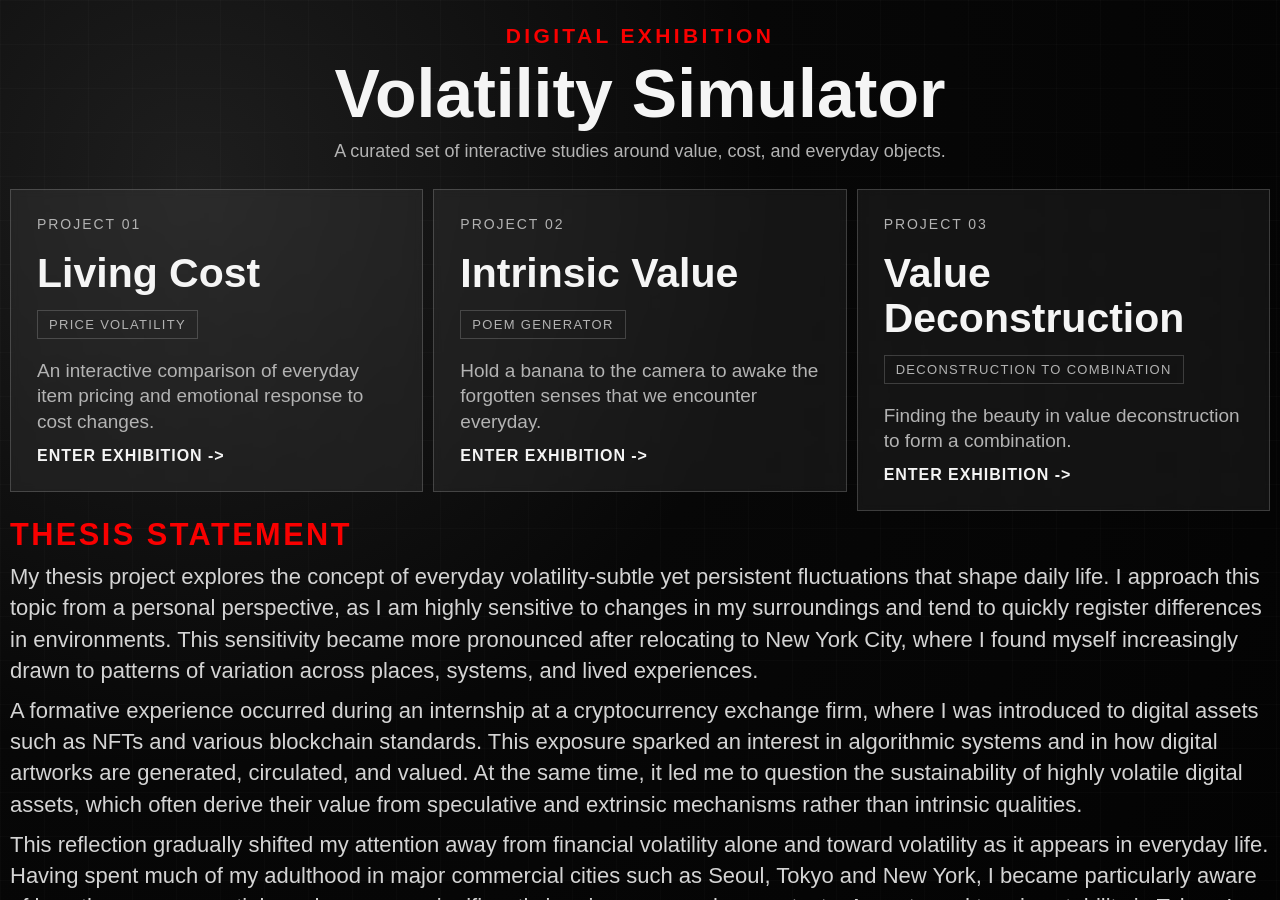
==== index.html @ d9ee8296 "capstone" ====
<!DOCTYPE html>
<html lang="en">
<head>
  <!-- Meta -->
  <meta charset="UTF-8">
  <meta name="viewport" content="width=device-width, initial-scale=1.0">
  <title>Volatility Simulator</title>

  <!-- Styles -->
  <link rel="stylesheet" href="style.css">
</head>
<body>
  <!-- Decorative Background -->
  <div class="background-grid" aria-hidden="true"></div>

  <!-- Header / Intro -->
  <header class="hero">
    <p class="hero-kicker">Digital Exhibition</p>
    <h1>Volatility Simulator</h1>
    <p class="hero-subtitle">
      A curated set of interactive studies around value, cost, and everyday objects.
    </p>
  </header>

  <main class="exhibition-main">
    <!-- Project cards are injected by main.js -->
    <section class="gallery" id="gallery" aria-label="Project Gallery"></section>
    <!-- Thesis Essay -->
    <section class="thesis-essay" aria-label="Thesis statement">
      <h2>Thesis Statement</h2>
      <p>
        My thesis project explores the concept of everyday volatility-subtle yet persistent fluctuations that shape daily life. I approach this topic from a personal perspective, as I am highly sensitive to changes in my surroundings and tend to quickly register differences in environments. This sensitivity became more pronounced after relocating to New York City, where I found myself increasingly drawn to patterns of variation across places, systems, and lived experiences.
      </p>
      <p>
        A formative experience occurred during an internship at a cryptocurrency exchange firm, where I was introduced to digital assets such as NFTs and various blockchain standards. This exposure sparked an interest in algorithmic systems and in how digital artworks are generated, circulated, and valued. At the same time, it led me to question the sustainability of highly volatile digital assets, which often derive their value from speculative and extrinsic mechanisms rather than intrinsic qualities.
      </p>
      <p>
        This reflection gradually shifted my attention away from financial volatility alone and toward volatility as it appears in everyday life. Having spent much of my adulthood in major commercial cities such as Seoul, Tokyo and New York, I became particularly aware of how the same essential goods can vary significantly in price across urban contexts. Accustomed to price stability in Tokyo, I found it striking to encounter nearly doubled costs for basic commodities in New York. These discrepancies became an entry point for thinking about volatility not only as an economic condition, but as an embodied and emotional experience.
      </p>
      <p>
        Ultimately, my project frames everyday volatility as a lived condition shaped by perception, environment, and systems of value. While acknowledging the increasing role of decentralization and digitalization in contemporary life, I am interested in how these systems intersect with human sensitivity and interpretation.
      </p>
      <p>
        In doing so, I aim to foreground often-overlooked dimensions of experience-namely, perception, feeling, and the ability to interpret subtle change-as essential forms of knowledge in an increasingly optimized and automated world.
      </p>
    </section>
  </main>

  <!-- Scripts -->
  <script src="data.js" defer></script>
  <script src="main.js" defer></script>
</body>
</html>
---- style.css ----
:root {
  --bg: #070707;
  --panel: rgba(255, 255, 255, 0.06);
  --line: rgba(255, 255, 255, 0.18);
  --text: #f5f5f5;
  --muted: #b3b3b3;
  --accent: #f90000;
}

* {
  box-sizing: border-box;
}

html,
body {
  margin: 0;
  padding: 0;
  height: 100%;
}

body {
  font-family: Futura, "Futura PT", "Avenir Next", Avenir, "Century Gothic", sans-serif;
  color: var(--text);
  background: radial-gradient(circle at 15% 20%, #1e1e1e 0%, var(--bg) 45%, #030303 100%);
  position: relative;
  overflow: hidden;
  display: flex;
  flex-direction: column;
}

.background-grid {
  position: fixed;
  inset: 0;
  background-image:
    linear-gradient(var(--line) 1px, transparent 1px),
    linear-gradient(90deg, var(--line) 1px, transparent 1px);
  background-size: 44px 44px;
  opacity: 0.12;
  pointer-events: none;
  z-index: 0;
}

.hero,
.gallery,
.thesis-essay {
  position: relative;
  z-index: 1;
}

.exhibition-main {
  width: calc(100vw - 20px);
  max-width: 1600px;
  margin: 14px auto 0;
  flex: 1;
  min-height: 0;
  display: flex;
  flex-direction: column;
  gap: 6px;
}

.hero {
  padding: 24px 24px 10px;
  text-align: center;
  flex: 0 0 auto;
}

.hero-kicker {
  margin: 0 0 10px;
  color: var(--accent);
  letter-spacing: 0.16em;
  text-transform: uppercase;
  font-size: 21px;
  font-weight: bold;
}

.hero h1 {
  margin: 0 0 10px;
  font-size: clamp(38px, 5.6vw, 68px);
  line-height: 1.05;
}

.hero-subtitle {
  margin: 0 auto;
  max-width: 720px;
  color: var(--muted);
  font-size: 18px;
  line-height: 1.4;
}

.gallery {
  width: 100%;
  margin: 0;
  padding: 0;
  display: grid;
  grid-template-columns: repeat(3, minmax(0, 1fr));
  gap: 10px;
  flex: 0 0 auto;
}

.exhibition-panel {
  min-height: 300px;
  padding: 0;
  display: block;
}

.panel-card-slot {
  width: 100%;
}

.project-card {
  display: flex;
  flex-direction: column;
  width: 100%;
  max-width: none;
  min-height: 300px;
  padding: 26px;
  border: 1px solid var(--line);
  background: var(--panel);
  backdrop-filter: blur(4px);
  text-decoration: none;
  color: inherit;
  transition: transform 0.25s ease, border-color 0.25s ease, background 0.25s ease;
}

.project-card:hover,
.project-card:focus-visible {
  transform: translateY(-5px);
  border-color: var(--accent);
  background: rgba(255, 255, 255, 0.1);
  outline: none;
}

.project-number {
  font-size: 14px;
  letter-spacing: 0.14em;
  text-transform: uppercase;
  color: var(--muted);
  margin-bottom: 19px;
}

.project-card h2 {
  margin: 0 0 14px;
  font-size: 41px;
  line-height: 1.1;
}

.project-tag {
  align-self: flex-start;
  margin: 0 0 19px;
  border: 1px solid var(--line);
  padding: 6px 11px;
  font-size: 13px;
  letter-spacing: 0.1em;
  text-transform: uppercase;
  color: var(--muted);
}

.project-desc {
  margin: 0;
  color: var(--muted);
  line-height: 1.35;
  font-size: 19px;
}

.project-enter {
  margin-top: auto;
  padding-top: 12px;
  font-weight: bold;
  letter-spacing: 0.06em;
  text-transform: uppercase;
  font-size: 16px;
}

.thesis-essay {
  border: none;
  background: transparent;
  padding: 0 0 10px;
  flex: 1;
  min-height: 0;
  overflow: hidden;
  display: flex;
  flex-direction: column;
  justify-content: flex-start;
}

.thesis-essay h2 {
  margin: 0 0 8px;
  font-size: clamp(30px, 2.4vw, 40px);
  letter-spacing: 0.08em;
  text-transform: uppercase;
  color: var(--accent);
}

.thesis-essay p {
  margin: 0 0 9px;
  max-width: none;
  width: 100%;
  color: #d4d4d4;
  line-height: 1.42;
  font-size: 22px;
}

.thesis-essay p:last-child {
  margin-bottom: 0;
}

@media (max-width: 1000px) {
  .gallery {
    grid-template-columns: 1fr;
    width: 100%;
  }

  .exhibition-main {
    width: min(760px, calc(100vw - 24px));
    height: auto;
    min-height: 0;
  }

  .exhibition-panel {
    min-height: 520px;
  }

  .project-card {
    min-height: 520px;
  }

  .thesis-essay {
    flex: 0 0 auto;
  }
}

@media (max-width: 640px) {
  .hero {
    padding-top: 56px;
  }

  .gallery {
    gap: 10px;
  }

  .exhibition-main {
    width: calc(100vw - 16px);
  }

  .panel-card-slot {
    width: 100%;
  }

  .exhibition-panel {
    min-height: 460px;
  }

  .project-card {
    min-height: 460px;
  }
}
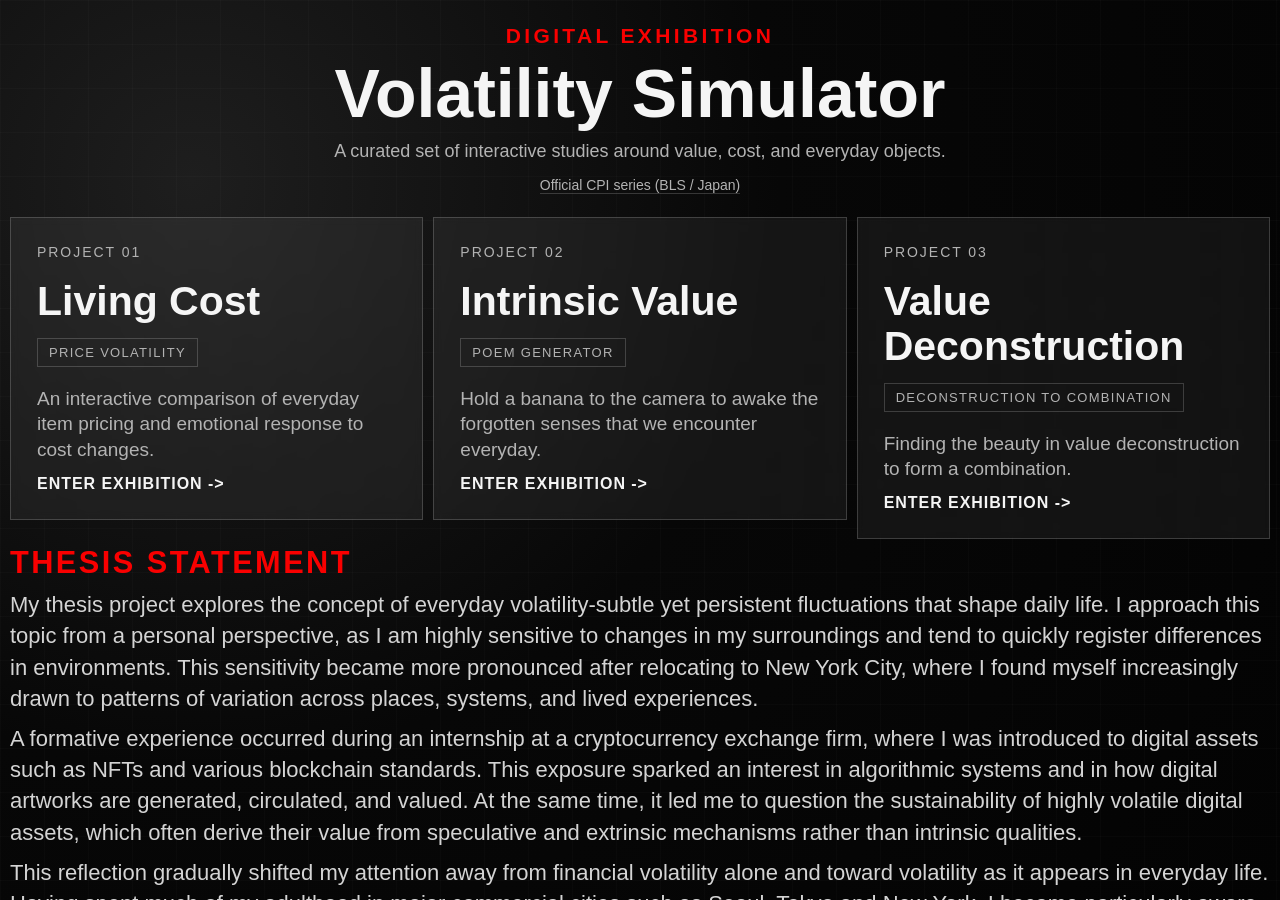
==== commit 6dabb3f0: ".." ====
--- a/index.html
+++ b/index.html
@@ -19,6 +19,9 @@
     <h1>Volatility Simulator</h1>
     <p class="hero-subtitle">
       A curated set of interactive studies around value, cost, and everyday objects.
+    </p>
+    <p class="hero-data-link">
+      <a href="analysis/cpi_trends.html">Official CPI series (BLS / Japan)</a>
     </p>
   </header>
 
--- a/style.css
+++ b/style.css
@@ -87,6 +87,23 @@
   line-height: 1.4;
 }
 
+.hero-data-link {
+  margin: 12px 0 0;
+  font-size: 14px;
+}
+
+.hero-data-link a {
+  color: var(--muted);
+  text-decoration: none;
+  border-bottom: 1px solid var(--line);
+}
+
+.hero-data-link a:hover,
+.hero-data-link a:focus-visible {
+  color: var(--text);
+  border-bottom-color: var(--accent);
+}
+
 .gallery {
   width: 100%;
   margin: 0;
